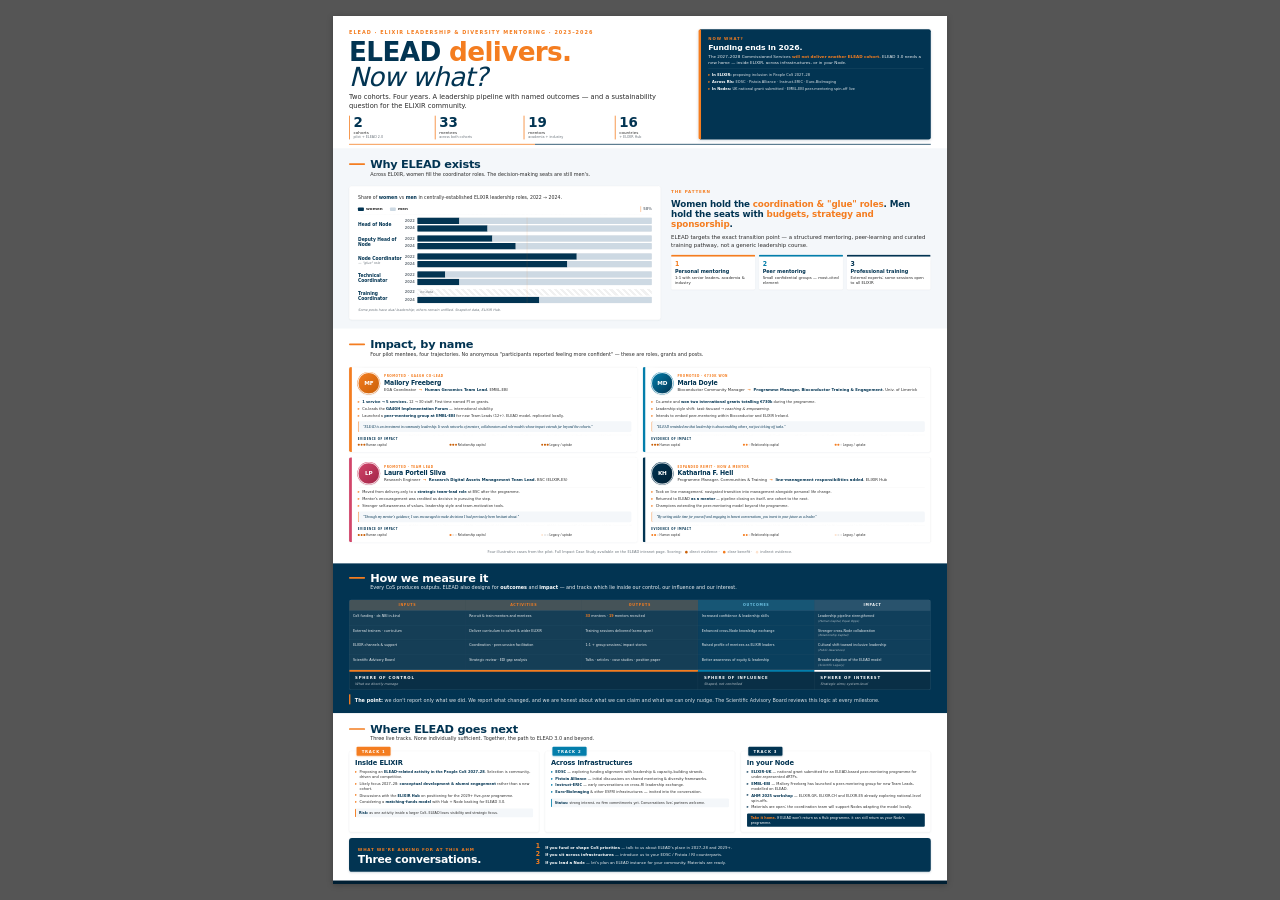
==== index.html @ fdd7333b "Initial poster: ELEAD delivers. Now what? — AHM 2026 A0 portrait poster for All Hands ELIXIR 2026 (L" ====
<!doctype html>
<html lang="en">
<head>
  <meta charset="utf-8">
  <title>ELEAD delivers. Now what? — All Hands 2026 poster</title>
  <meta http-equiv="refresh" content="0; url=poster.html">
  <link rel="canonical" href="poster.html">
</head>
<body>
  <p>Loading poster… <a href="poster.html">click here</a> if it doesn't redirect.</p>
</body>
</html>
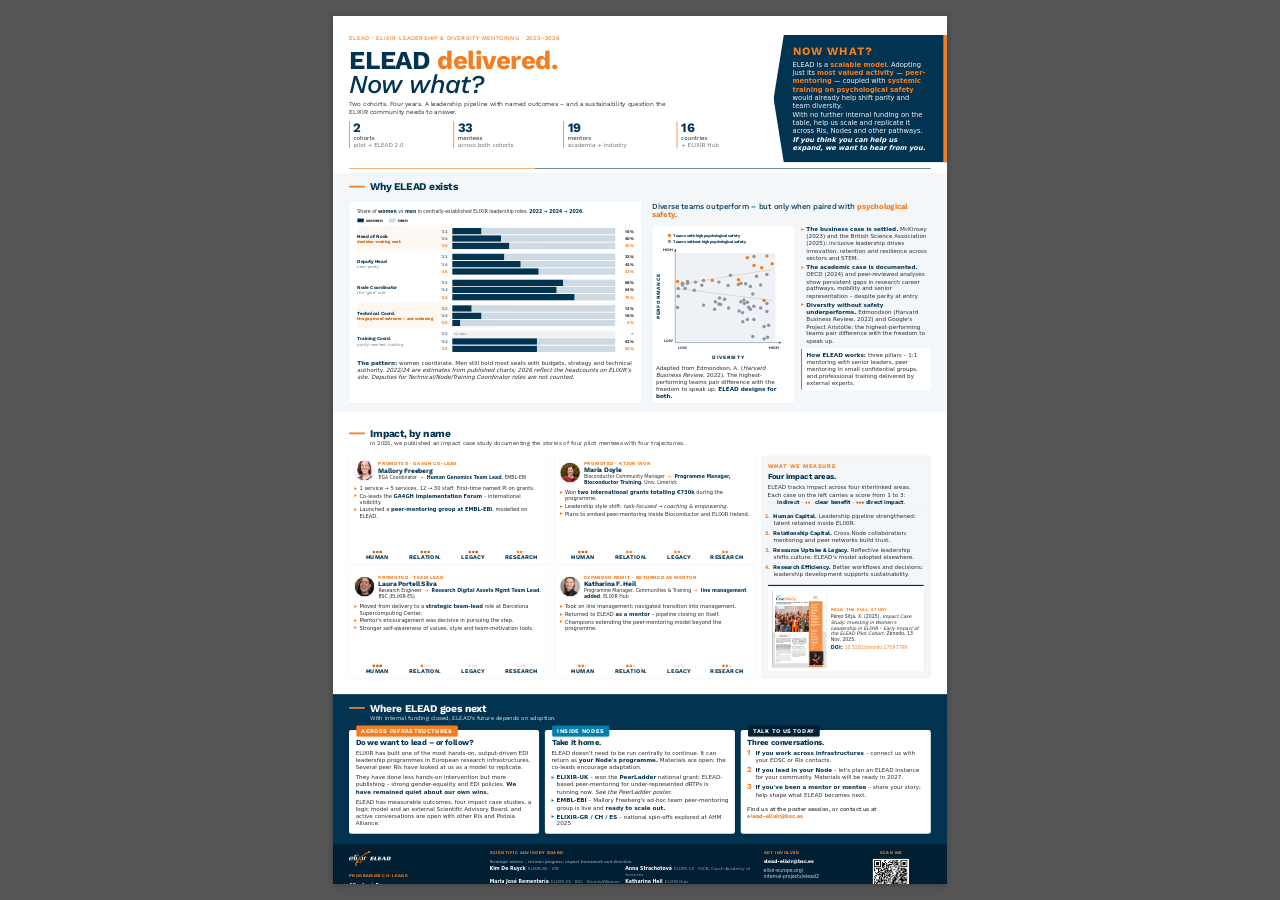
==== commit 7fd6a9ba: "first commit" ====
--- a/index.html
+++ b/index.html
@@ -2,7 +2,7 @@
 <html lang="en">
 <head>
   <meta charset="utf-8">
-  <title>ELEAD delivers. Now what? — All Hands 2026 poster</title>
+  <title>ELEAD delivers. Now what? – All Hands 2026 poster</title>
   <meta http-equiv="refresh" content="0; url=poster.html">
   <link rel="canonical" href="poster.html">
 </head>
